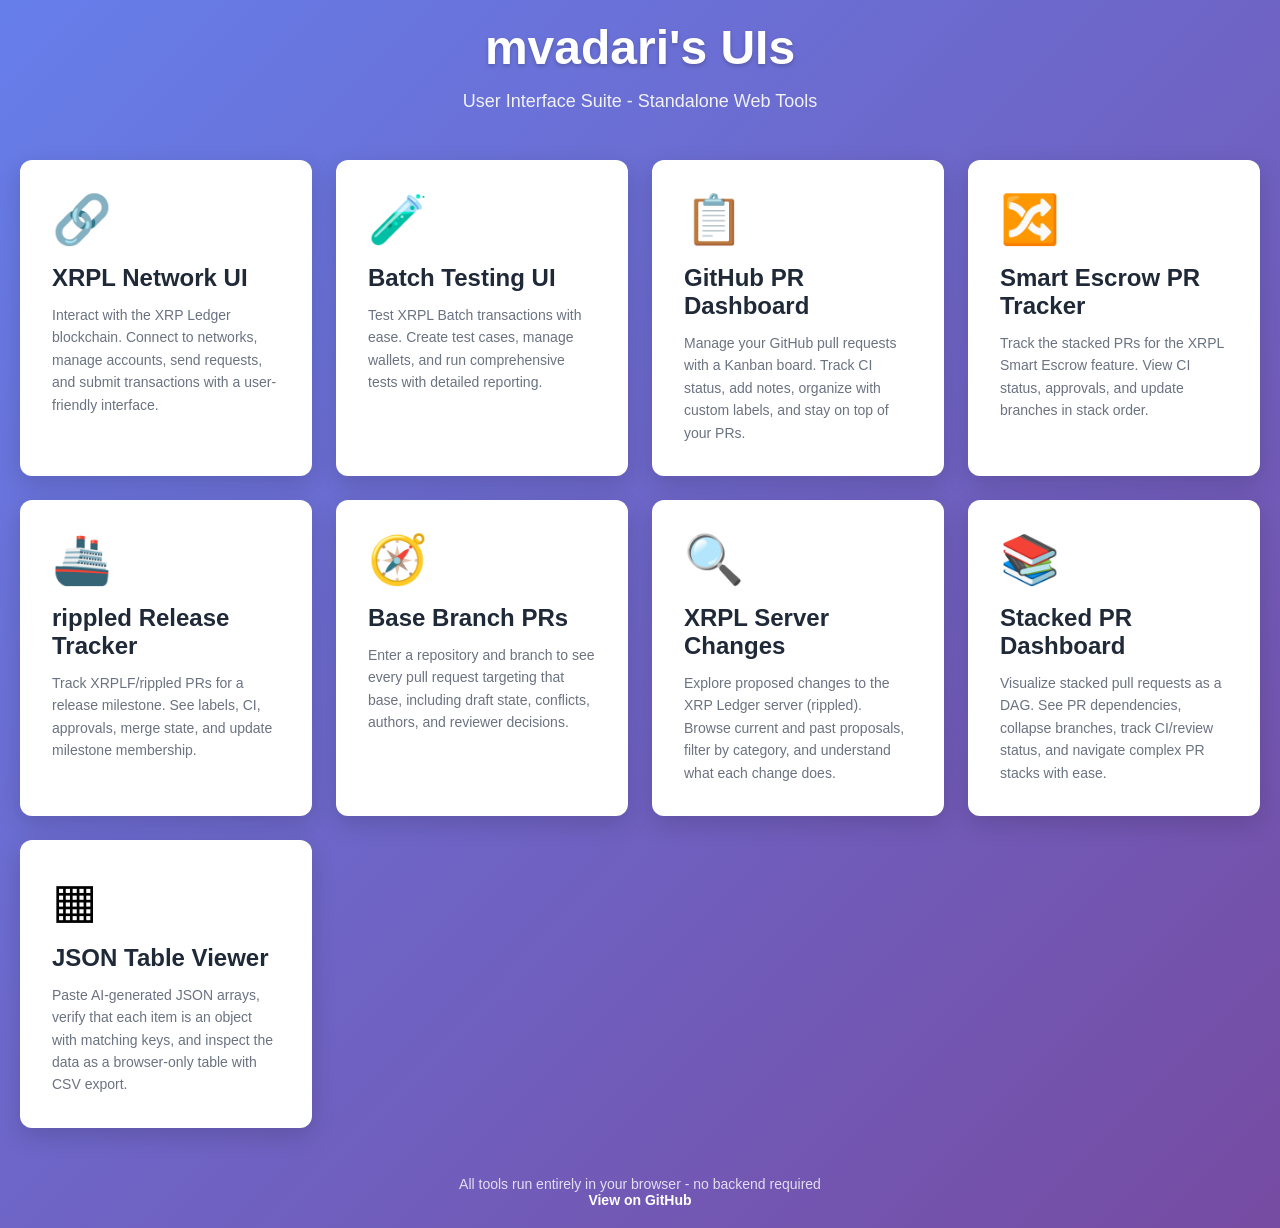
==== index.html @ ab3dbd4d "add feature PR page" ====
<!DOCTYPE html>
<html lang="en">
<head>
    <meta charset="UTF-8">
    <meta name="viewport" content="width=device-width, initial-scale=1.0">
    <title>mvadari's UIs - User Interface Suite</title>
    <link rel="icon" type="image/svg+xml" href="favicon.svg">
    <style>
        * {
            margin: 0;
            padding: 0;
            box-sizing: border-box;
        }

        body {
            font-family: -apple-system, BlinkMacSystemFont, 'Segoe UI', Roboto, Oxygen, Ubuntu, Cantarell, sans-serif;
            background: linear-gradient(135deg, #667eea 0%, #764ba2 100%);
            min-height: 100vh;
            display: flex;
            align-items: center;
            justify-content: center;
            padding: 20px;
        }

        .container {
            max-width: 1400px;
            width: 100%;
        }

        h1 {
            color: white;
            text-align: center;
            font-size: 48px;
            margin-bottom: 16px;
            text-shadow: 0 2px 4px rgba(0,0,0,0.2);
        }

        .subtitle {
            color: rgba(255, 255, 255, 0.9);
            text-align: center;
            font-size: 18px;
            margin-bottom: 48px;
        }

        .cards {
            display: grid;
            grid-template-columns: repeat(auto-fit, minmax(260px, 1fr));
            gap: 24px;
        }

        .card {
            background: white;
            border-radius: 12px;
            padding: 32px;
            box-shadow: 0 8px 24px rgba(0,0,0,0.15);
            transition: transform 0.2s, box-shadow 0.2s;
            text-decoration: none;
            color: inherit;
            display: block;
        }

        .card:hover {
            transform: translateY(-4px);
            box-shadow: 0 12px 32px rgba(0,0,0,0.2);
        }

        .card-icon {
            font-size: 48px;
            margin-bottom: 16px;
        }

        .card-title {
            font-size: 24px;
            font-weight: 600;
            margin-bottom: 12px;
            color: #1f2937;
        }

        .card-description {
            font-size: 14px;
            color: #6b7280;
            line-height: 1.6;
        }

        .footer {
            text-align: center;
            margin-top: 48px;
            color: rgba(255, 255, 255, 0.8);
            font-size: 14px;
        }

        .footer a {
            color: white;
            text-decoration: none;
            font-weight: 600;
        }

        .footer a:hover {
            text-decoration: underline;
        }
    </style>
</head>
<body>
    <div class="container">
        <h1>mvadari's UIs</h1>
        <p class="subtitle">User Interface Suite - Standalone Web Tools</p>

        <div class="cards">
            <a href="ui.html" class="card">
                <div class="card-icon">🔗</div>
                <h2 class="card-title">XRPL Network UI</h2>
                <p class="card-description">
                    Interact with the XRP Ledger blockchain. Connect to networks, manage accounts, 
                    send requests, and submit transactions with a user-friendly interface.
                </p>
            </a>

            <a href="batch-testing-ui.html" class="card">
                <div class="card-icon">🧪</div>
                <h2 class="card-title">Batch Testing UI</h2>
                <p class="card-description">
                    Test XRPL Batch transactions with ease. Create test cases, manage wallets, 
                    and run comprehensive tests with detailed reporting.
                </p>
            </a>

            <a href="github.html" class="card">
                <div class="card-icon">📋</div>
                <h2 class="card-title">GitHub PR Dashboard</h2>
                <p class="card-description">
                    Manage your GitHub pull requests with a Kanban board. Track CI status,
                    add notes, organize with custom labels, and stay on top of your PRs.
                </p>
            </a>

            <a href="smart-escrow-prs.html" class="card">
                <div class="card-icon">🔀</div>
                <h2 class="card-title">Smart Escrow PR Tracker</h2>
                <p class="card-description">
                    Track the stacked PRs for the XRPL Smart Escrow feature. View CI status,
                    approvals, and update branches in stack order.
                </p>
            </a>

            <a href="release-tracker.html" class="card">
                <div class="card-icon">🚢</div>
                <h2 class="card-title">rippled Release Tracker</h2>
                <p class="card-description">
                    Track XRPLF/rippled PRs for a release milestone. See labels, CI,
                    approvals, merge state, and update milestone membership.
                </p>
            </a>

            <a href="feature-prs.html" class="card">
                <div class="card-icon">🧭</div>
                <h2 class="card-title">Base Branch PRs</h2>
                <p class="card-description">
                    Enter a repository and branch to see every pull request targeting that base,
                    including draft state, conflicts, authors, and reviewer decisions.
                </p>
            </a>

            <a href="xrpld.html" class="card">
                <div class="card-icon">🔍</div>
                <h2 class="card-title">XRPL Server Changes</h2>
                <p class="card-description">Explore proposed changes to the XRP Ledger server (rippled). Browse current and past proposals, filter by category, and understand what each change does.</p>
            </a>

            <a href="stacked.html" class="card">
                <div class="card-icon">📚</div>
                <h2 class="card-title">Stacked PR Dashboard</h2>
                <p class="card-description">Visualize stacked pull requests as a DAG. See PR dependencies, collapse branches, track CI/review status, and navigate complex PR stacks with ease.</p>
            </a>

            <a href="json-table.html" class="card">
                <div class="card-icon">▦</div>
                <h2 class="card-title">JSON Table Viewer</h2>
                <p class="card-description">
                    Paste AI-generated JSON arrays, verify that each item is an object with matching keys,
                    and inspect the data as a browser-only table with CSV export.
                </p>
            </a>
        </div>

        <div class="footer">
            <p>All tools run entirely in your browser - no backend required</p>
            <p><a href="https://github.com/mvadari/uis" target="_blank">View on GitHub</a></p>
        </div>
    </div>
</body>
</html>
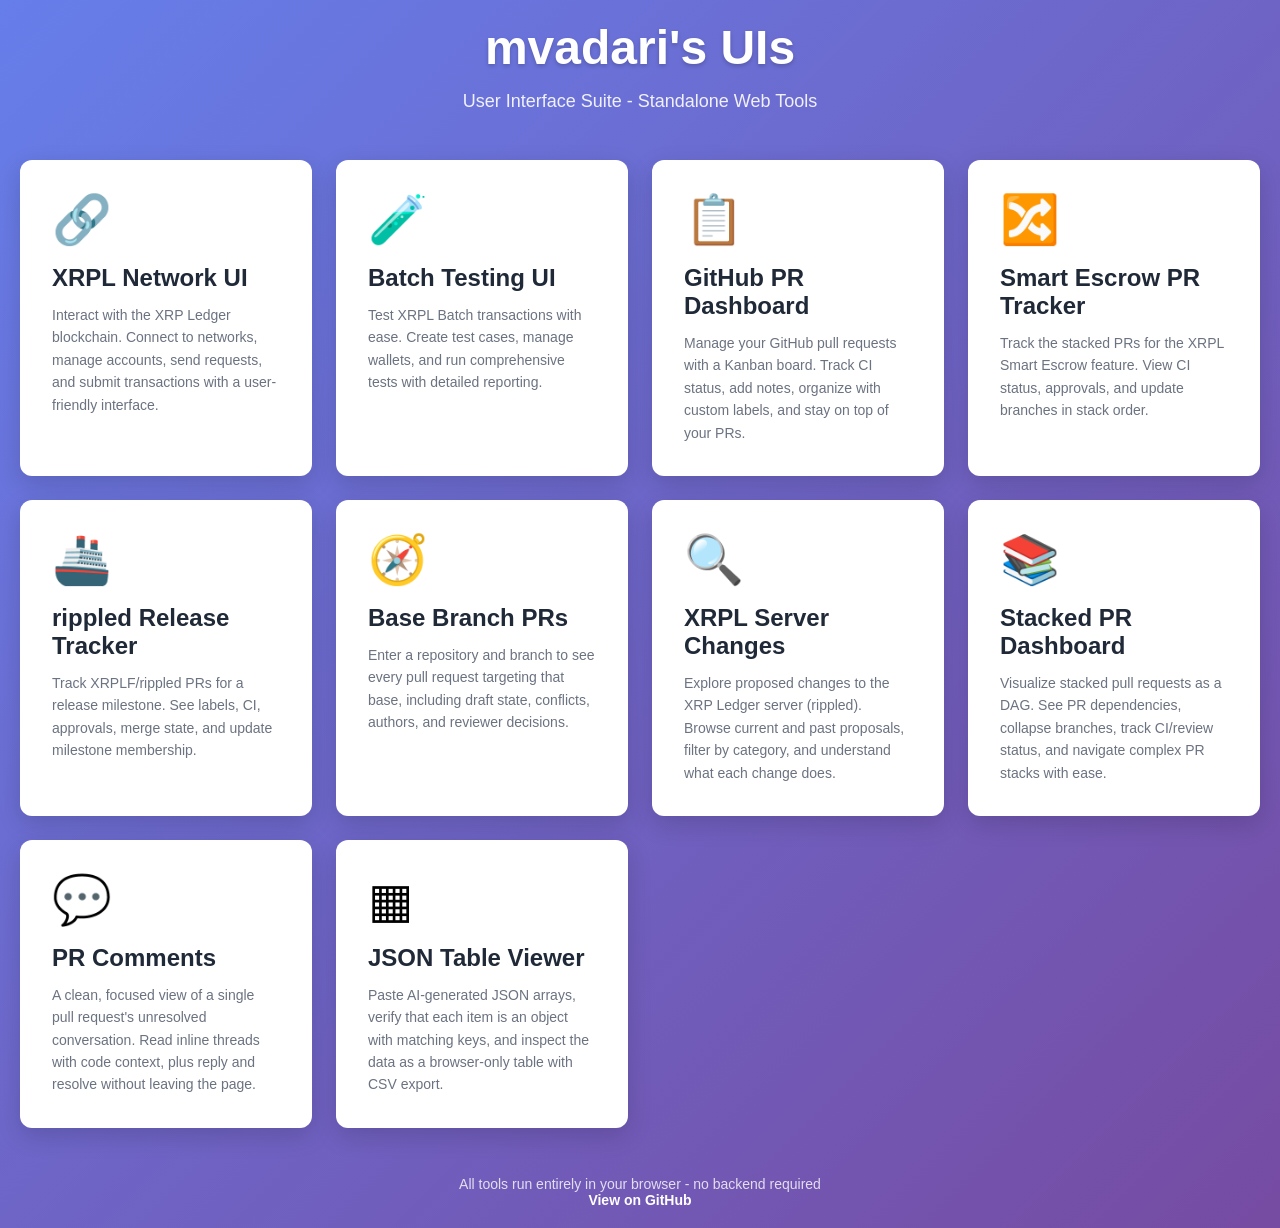
==== commit cb9db305: "add PR comments view" ====
--- a/index.html
+++ b/index.html
@@ -172,6 +172,15 @@
                 <p class="card-description">Visualize stacked pull requests as a DAG. See PR dependencies, collapse branches, track CI/review status, and navigate complex PR stacks with ease.</p>
             </a>
 
+            <a href="pr.html" class="card">
+                <div class="card-icon">💬</div>
+                <h2 class="card-title">PR Comments</h2>
+                <p class="card-description">
+                    A clean, focused view of a single pull request's unresolved conversation.
+                    Read inline threads with code context, plus reply and resolve without leaving the page.
+                </p>
+            </a>
+
             <a href="json-table.html" class="card">
                 <div class="card-icon">▦</div>
                 <h2 class="card-title">JSON Table Viewer</h2>
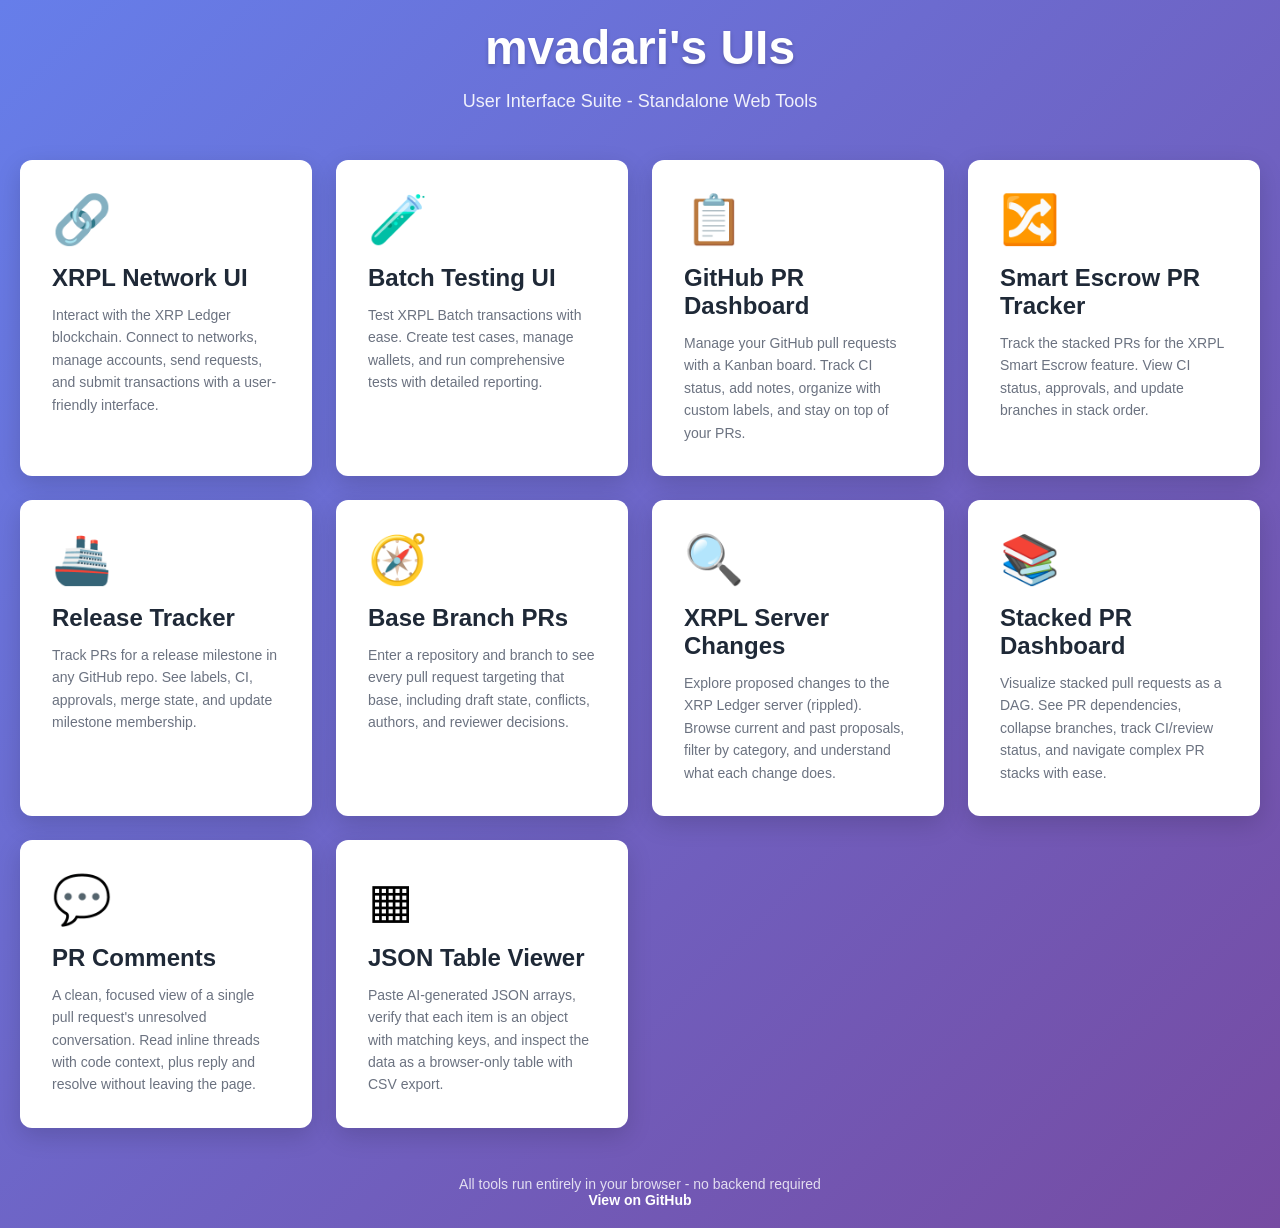
==== commit 3b9712d4: "make review tracker general" ====
--- a/index.html
+++ b/index.html
@@ -1,200 +1,213 @@
-<!DOCTYPE html>
+<!doctype html>
 <html lang="en">
-<head>
-    <meta charset="UTF-8">
-    <meta name="viewport" content="width=device-width, initial-scale=1.0">
-    <title>mvadari's UIs - User Interface Suite</title>
-    <link rel="icon" type="image/svg+xml" href="favicon.svg">
-    <style>
-        * {
-            margin: 0;
-            padding: 0;
-            box-sizing: border-box;
-        }
-
-        body {
-            font-family: -apple-system, BlinkMacSystemFont, 'Segoe UI', Roboto, Oxygen, Ubuntu, Cantarell, sans-serif;
-            background: linear-gradient(135deg, #667eea 0%, #764ba2 100%);
-            min-height: 100vh;
-            display: flex;
-            align-items: center;
-            justify-content: center;
-            padding: 20px;
-        }
-
-        .container {
-            max-width: 1400px;
-            width: 100%;
-        }
-
-        h1 {
-            color: white;
-            text-align: center;
-            font-size: 48px;
-            margin-bottom: 16px;
-            text-shadow: 0 2px 4px rgba(0,0,0,0.2);
-        }
-
-        .subtitle {
-            color: rgba(255, 255, 255, 0.9);
-            text-align: center;
-            font-size: 18px;
-            margin-bottom: 48px;
-        }
-
-        .cards {
-            display: grid;
-            grid-template-columns: repeat(auto-fit, minmax(260px, 1fr));
-            gap: 24px;
-        }
-
-        .card {
-            background: white;
-            border-radius: 12px;
-            padding: 32px;
-            box-shadow: 0 8px 24px rgba(0,0,0,0.15);
-            transition: transform 0.2s, box-shadow 0.2s;
-            text-decoration: none;
-            color: inherit;
-            display: block;
-        }
-
-        .card:hover {
-            transform: translateY(-4px);
-            box-shadow: 0 12px 32px rgba(0,0,0,0.2);
-        }
-
-        .card-icon {
-            font-size: 48px;
-            margin-bottom: 16px;
-        }
-
-        .card-title {
-            font-size: 24px;
-            font-weight: 600;
-            margin-bottom: 12px;
-            color: #1f2937;
-        }
-
-        .card-description {
-            font-size: 14px;
-            color: #6b7280;
-            line-height: 1.6;
-        }
-
-        .footer {
-            text-align: center;
-            margin-top: 48px;
-            color: rgba(255, 255, 255, 0.8);
-            font-size: 14px;
-        }
-
-        .footer a {
-            color: white;
-            text-decoration: none;
-            font-weight: 600;
-        }
-
-        .footer a:hover {
-            text-decoration: underline;
-        }
-    </style>
-</head>
-<body>
-    <div class="container">
-        <h1>mvadari's UIs</h1>
-        <p class="subtitle">User Interface Suite - Standalone Web Tools</p>
-
-        <div class="cards">
-            <a href="ui.html" class="card">
-                <div class="card-icon">🔗</div>
-                <h2 class="card-title">XRPL Network UI</h2>
-                <p class="card-description">
-                    Interact with the XRP Ledger blockchain. Connect to networks, manage accounts, 
-                    send requests, and submit transactions with a user-friendly interface.
-                </p>
-            </a>
-
-            <a href="batch-testing-ui.html" class="card">
-                <div class="card-icon">🧪</div>
-                <h2 class="card-title">Batch Testing UI</h2>
-                <p class="card-description">
-                    Test XRPL Batch transactions with ease. Create test cases, manage wallets, 
-                    and run comprehensive tests with detailed reporting.
-                </p>
-            </a>
-
-            <a href="github.html" class="card">
-                <div class="card-icon">📋</div>
-                <h2 class="card-title">GitHub PR Dashboard</h2>
-                <p class="card-description">
-                    Manage your GitHub pull requests with a Kanban board. Track CI status,
-                    add notes, organize with custom labels, and stay on top of your PRs.
-                </p>
-            </a>
-
-            <a href="smart-escrow-prs.html" class="card">
-                <div class="card-icon">🔀</div>
-                <h2 class="card-title">Smart Escrow PR Tracker</h2>
-                <p class="card-description">
-                    Track the stacked PRs for the XRPL Smart Escrow feature. View CI status,
-                    approvals, and update branches in stack order.
-                </p>
-            </a>
-
-            <a href="release-tracker.html" class="card">
-                <div class="card-icon">🚢</div>
-                <h2 class="card-title">rippled Release Tracker</h2>
-                <p class="card-description">
-                    Track XRPLF/rippled PRs for a release milestone. See labels, CI,
-                    approvals, merge state, and update milestone membership.
-                </p>
-            </a>
-
-            <a href="feature-prs.html" class="card">
-                <div class="card-icon">🧭</div>
-                <h2 class="card-title">Base Branch PRs</h2>
-                <p class="card-description">
-                    Enter a repository and branch to see every pull request targeting that base,
-                    including draft state, conflicts, authors, and reviewer decisions.
-                </p>
-            </a>
-
-            <a href="xrpld.html" class="card">
-                <div class="card-icon">🔍</div>
-                <h2 class="card-title">XRPL Server Changes</h2>
-                <p class="card-description">Explore proposed changes to the XRP Ledger server (rippled). Browse current and past proposals, filter by category, and understand what each change does.</p>
-            </a>
-
-            <a href="stacked.html" class="card">
-                <div class="card-icon">📚</div>
-                <h2 class="card-title">Stacked PR Dashboard</h2>
-                <p class="card-description">Visualize stacked pull requests as a DAG. See PR dependencies, collapse branches, track CI/review status, and navigate complex PR stacks with ease.</p>
-            </a>
-
-            <a href="pr.html" class="card">
-                <div class="card-icon">💬</div>
-                <h2 class="card-title">PR Comments</h2>
-                <p class="card-description">
-                    A clean, focused view of a single pull request's unresolved conversation.
-                    Read inline threads with code context, plus reply and resolve without leaving the page.
-                </p>
-            </a>
-
-            <a href="json-table.html" class="card">
-                <div class="card-icon">▦</div>
-                <h2 class="card-title">JSON Table Viewer</h2>
-                <p class="card-description">
-                    Paste AI-generated JSON arrays, verify that each item is an object with matching keys,
-                    and inspect the data as a browser-only table with CSV export.
-                </p>
-            </a>
+    <head>
+        <meta charset="UTF-8" />
+        <meta name="viewport" content="width=device-width, initial-scale=1.0" />
+        <title>mvadari's UIs - User Interface Suite</title>
+        <link rel="icon" type="image/svg+xml" href="favicon.svg" />
+        <style>
+            * {
+                margin: 0;
+                padding: 0;
+                box-sizing: border-box;
+            }
+
+            body {
+                font-family:
+                    -apple-system, BlinkMacSystemFont, 'Segoe UI', Roboto, Oxygen, Ubuntu,
+                    Cantarell, sans-serif;
+                background: linear-gradient(135deg, #667eea 0%, #764ba2 100%);
+                min-height: 100vh;
+                display: flex;
+                align-items: center;
+                justify-content: center;
+                padding: 20px;
+            }
+
+            .container {
+                max-width: 1400px;
+                width: 100%;
+            }
+
+            h1 {
+                color: white;
+                text-align: center;
+                font-size: 48px;
+                margin-bottom: 16px;
+                text-shadow: 0 2px 4px rgba(0, 0, 0, 0.2);
+            }
+
+            .subtitle {
+                color: rgba(255, 255, 255, 0.9);
+                text-align: center;
+                font-size: 18px;
+                margin-bottom: 48px;
+            }
+
+            .cards {
+                display: grid;
+                grid-template-columns: repeat(auto-fit, minmax(260px, 1fr));
+                gap: 24px;
+            }
+
+            .card {
+                background: white;
+                border-radius: 12px;
+                padding: 32px;
+                box-shadow: 0 8px 24px rgba(0, 0, 0, 0.15);
+                transition:
+                    transform 0.2s,
+                    box-shadow 0.2s;
+                text-decoration: none;
+                color: inherit;
+                display: block;
+            }
+
+            .card:hover {
+                transform: translateY(-4px);
+                box-shadow: 0 12px 32px rgba(0, 0, 0, 0.2);
+            }
+
+            .card-icon {
+                font-size: 48px;
+                margin-bottom: 16px;
+            }
+
+            .card-title {
+                font-size: 24px;
+                font-weight: 600;
+                margin-bottom: 12px;
+                color: #1f2937;
+            }
+
+            .card-description {
+                font-size: 14px;
+                color: #6b7280;
+                line-height: 1.6;
+            }
+
+            .footer {
+                text-align: center;
+                margin-top: 48px;
+                color: rgba(255, 255, 255, 0.8);
+                font-size: 14px;
+            }
+
+            .footer a {
+                color: white;
+                text-decoration: none;
+                font-weight: 600;
+            }
+
+            .footer a:hover {
+                text-decoration: underline;
+            }
+        </style>
+    </head>
+    <body>
+        <div class="container">
+            <h1>mvadari's UIs</h1>
+            <p class="subtitle">User Interface Suite - Standalone Web Tools</p>
+
+            <div class="cards">
+                <a href="ui.html" class="card">
+                    <div class="card-icon">🔗</div>
+                    <h2 class="card-title">XRPL Network UI</h2>
+                    <p class="card-description">
+                        Interact with the XRP Ledger blockchain. Connect to networks, manage
+                        accounts, send requests, and submit transactions with a user-friendly
+                        interface.
+                    </p>
+                </a>
+
+                <a href="batch-testing-ui.html" class="card">
+                    <div class="card-icon">🧪</div>
+                    <h2 class="card-title">Batch Testing UI</h2>
+                    <p class="card-description">
+                        Test XRPL Batch transactions with ease. Create test cases, manage wallets,
+                        and run comprehensive tests with detailed reporting.
+                    </p>
+                </a>
+
+                <a href="github.html" class="card">
+                    <div class="card-icon">📋</div>
+                    <h2 class="card-title">GitHub PR Dashboard</h2>
+                    <p class="card-description">
+                        Manage your GitHub pull requests with a Kanban board. Track CI status, add
+                        notes, organize with custom labels, and stay on top of your PRs.
+                    </p>
+                </a>
+
+                <a href="smart-escrow-prs.html" class="card">
+                    <div class="card-icon">🔀</div>
+                    <h2 class="card-title">Smart Escrow PR Tracker</h2>
+                    <p class="card-description">
+                        Track the stacked PRs for the XRPL Smart Escrow feature. View CI status,
+                        approvals, and update branches in stack order.
+                    </p>
+                </a>
+
+                <a href="release-tracker.html" class="card">
+                    <div class="card-icon">🚢</div>
+                    <h2 class="card-title">Release Tracker</h2>
+                    <p class="card-description">
+                        Track PRs for a release milestone in any GitHub repo. See labels, CI,
+                        approvals, merge state, and update milestone membership.
+                    </p>
+                </a>
+
+                <a href="feature-prs.html" class="card">
+                    <div class="card-icon">🧭</div>
+                    <h2 class="card-title">Base Branch PRs</h2>
+                    <p class="card-description">
+                        Enter a repository and branch to see every pull request targeting that base,
+                        including draft state, conflicts, authors, and reviewer decisions.
+                    </p>
+                </a>
+
+                <a href="xrpld.html" class="card">
+                    <div class="card-icon">🔍</div>
+                    <h2 class="card-title">XRPL Server Changes</h2>
+                    <p class="card-description">
+                        Explore proposed changes to the XRP Ledger server (rippled). Browse current
+                        and past proposals, filter by category, and understand what each change
+                        does.
+                    </p>
+                </a>
+
+                <a href="stacked.html" class="card">
+                    <div class="card-icon">📚</div>
+                    <h2 class="card-title">Stacked PR Dashboard</h2>
+                    <p class="card-description">
+                        Visualize stacked pull requests as a DAG. See PR dependencies, collapse
+                        branches, track CI/review status, and navigate complex PR stacks with ease.
+                    </p>
+                </a>
+
+                <a href="pr.html" class="card">
+                    <div class="card-icon">💬</div>
+                    <h2 class="card-title">PR Comments</h2>
+                    <p class="card-description">
+                        A clean, focused view of a single pull request's unresolved conversation.
+                        Read inline threads with code context, plus reply and resolve without
+                        leaving the page.
+                    </p>
+                </a>
+
+                <a href="json-table.html" class="card">
+                    <div class="card-icon">▦</div>
+                    <h2 class="card-title">JSON Table Viewer</h2>
+                    <p class="card-description">
+                        Paste AI-generated JSON arrays, verify that each item is an object with
+                        matching keys, and inspect the data as a browser-only table with CSV export.
+                    </p>
+                </a>
+            </div>
+
+            <div class="footer">
+                <p>All tools run entirely in your browser - no backend required</p>
+                <p><a href="https://github.com/mvadari/uis" target="_blank">View on GitHub</a></p>
+            </div>
         </div>
-
-        <div class="footer">
-            <p>All tools run entirely in your browser - no backend required</p>
-            <p><a href="https://github.com/mvadari/uis" target="_blank">View on GitHub</a></p>
-        </div>
-    </div>
-</body>
+    </body>
 </html>
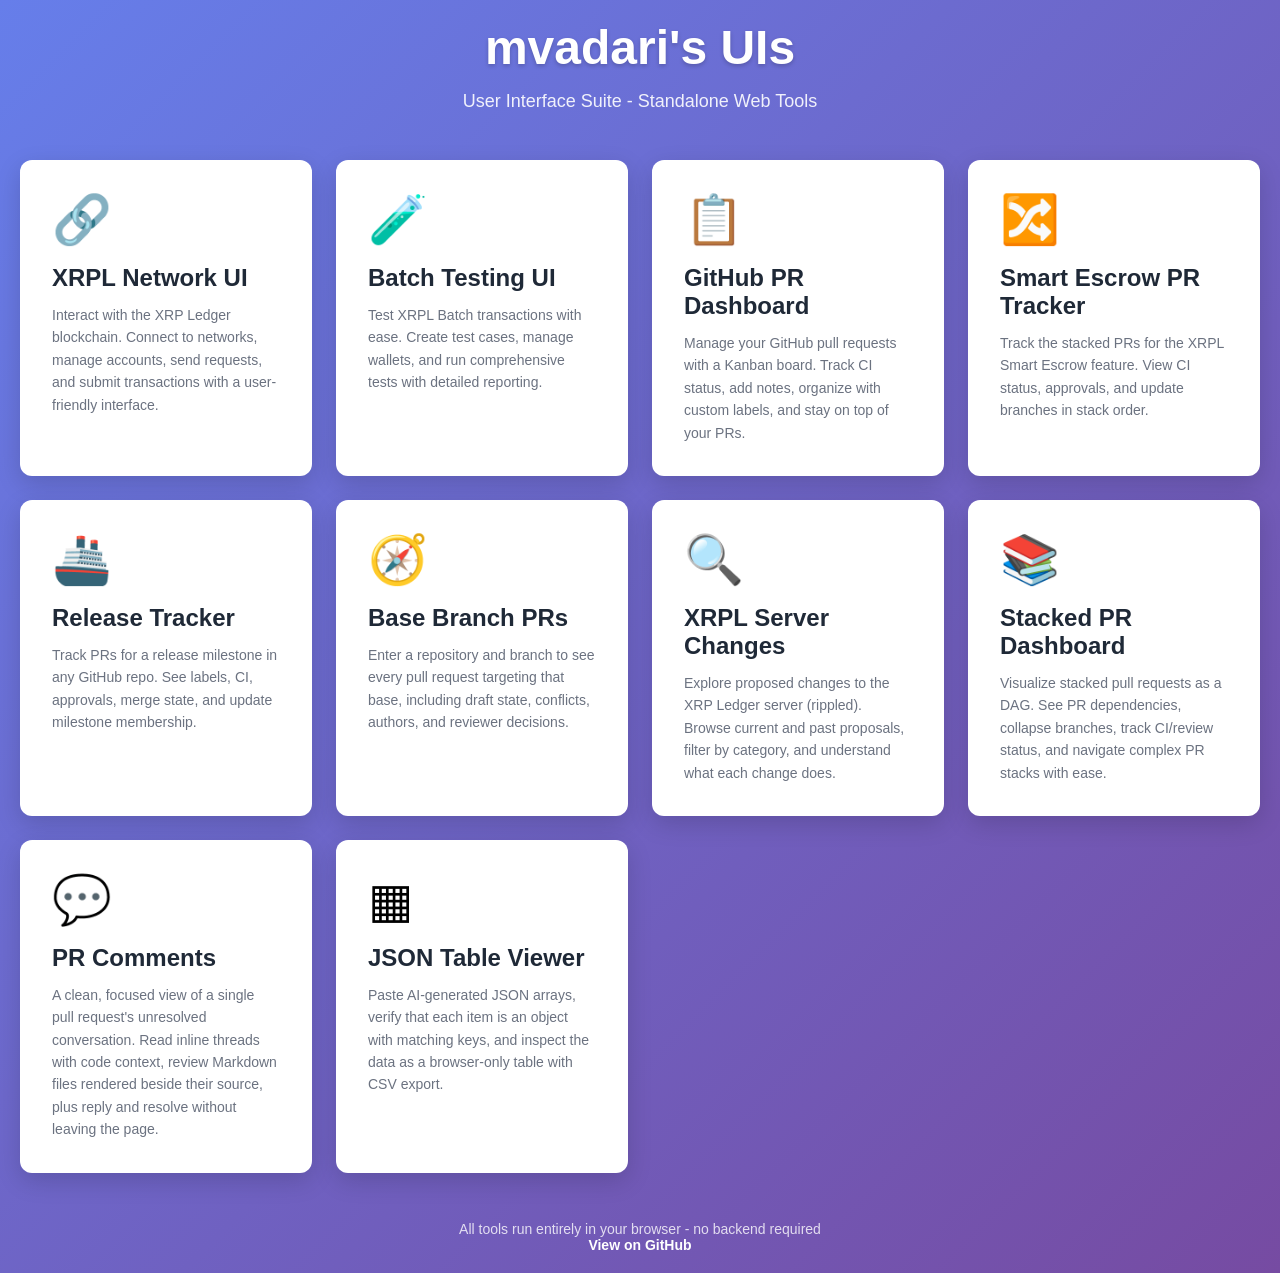
==== commit 8cd29cbd: "pr.html: add side-by-side rich view for Markdown files Markdown files in the Files tab get a Rich/Di" ====
--- a/index.html
+++ b/index.html
@@ -189,8 +189,8 @@
                     <h2 class="card-title">PR Comments</h2>
                     <p class="card-description">
                         A clean, focused view of a single pull request's unresolved conversation.
-                        Read inline threads with code context, plus reply and resolve without
-                        leaving the page.
+                        Read inline threads with code context, review Markdown files rendered beside
+                        their source, plus reply and resolve without leaving the page.
                     </p>
                 </a>
 
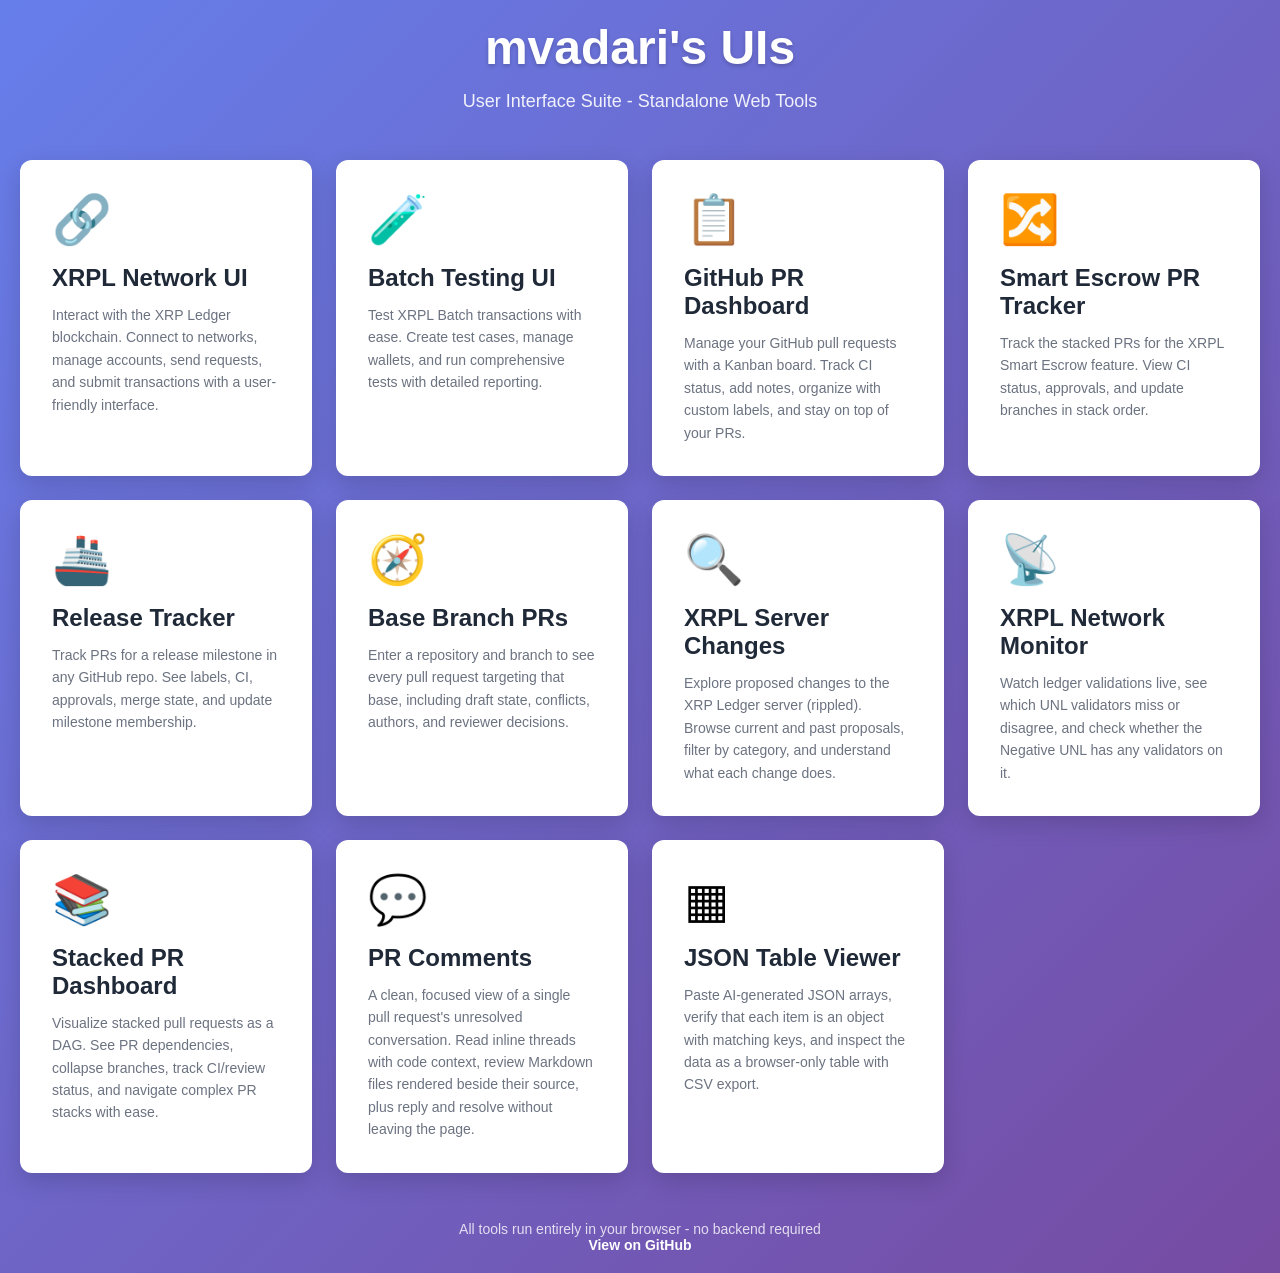
==== commit 82218420: "monitoring.html: add XRPL network monitor" ====
--- a/index.html
+++ b/index.html
@@ -175,6 +175,15 @@
                     </p>
                 </a>
 
+                <a href="monitoring.html" class="card">
+                    <div class="card-icon">📡</div>
+                    <h2 class="card-title">XRPL Network Monitor</h2>
+                    <p class="card-description">
+                        Watch ledger validations live, see which UNL validators miss or disagree,
+                        and check whether the Negative UNL has any validators on it.
+                    </p>
+                </a>
+
                 <a href="stacked.html" class="card">
                     <div class="card-icon">📚</div>
                     <h2 class="card-title">Stacked PR Dashboard</h2>
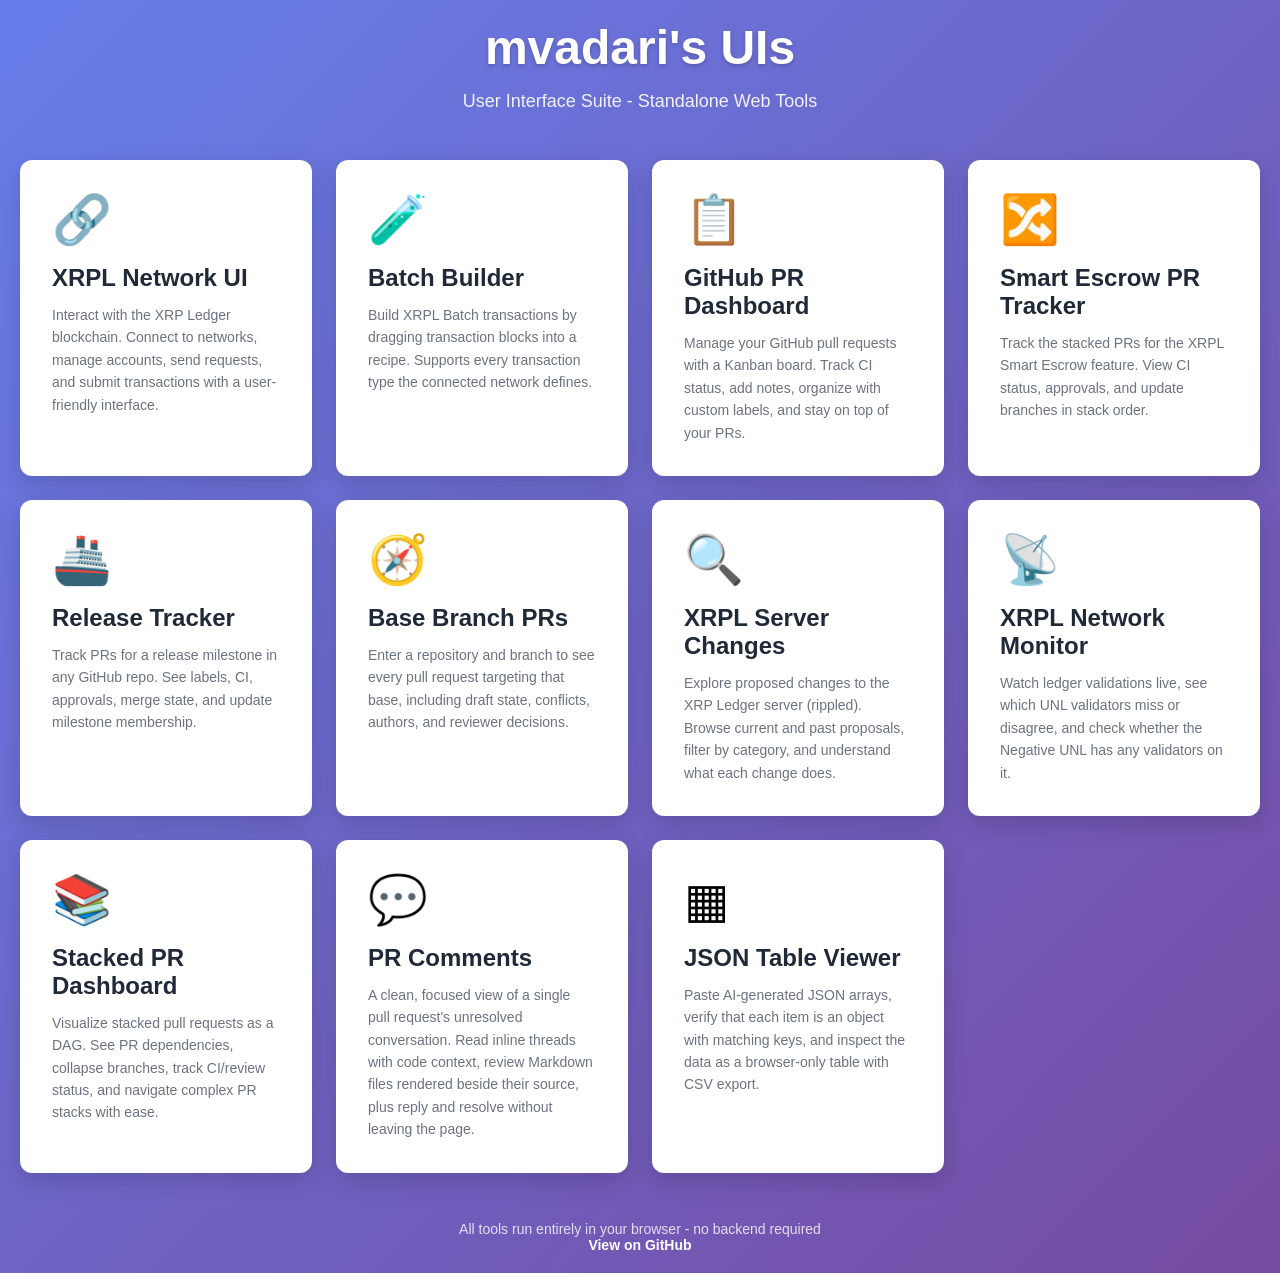
==== commit 169e2f2f: "batch.html: replace batch-testing-ui.html with a drag-and-drop Batch builder Forms and flags come fr" ====
--- a/index.html
+++ b/index.html
@@ -120,12 +120,12 @@
                     </p>
                 </a>
 
-                <a href="batch-testing-ui.html" class="card">
+                <a href="batch.html" class="card">
                     <div class="card-icon">🧪</div>
-                    <h2 class="card-title">Batch Testing UI</h2>
-                    <p class="card-description">
-                        Test XRPL Batch transactions with ease. Create test cases, manage wallets,
-                        and run comprehensive tests with detailed reporting.
+                    <h2 class="card-title">Batch Builder</h2>
+                    <p class="card-description">
+                        Build XRPL Batch transactions by dragging transaction blocks into a recipe.
+                        Supports every transaction type the connected network defines.
                     </p>
                 </a>
 
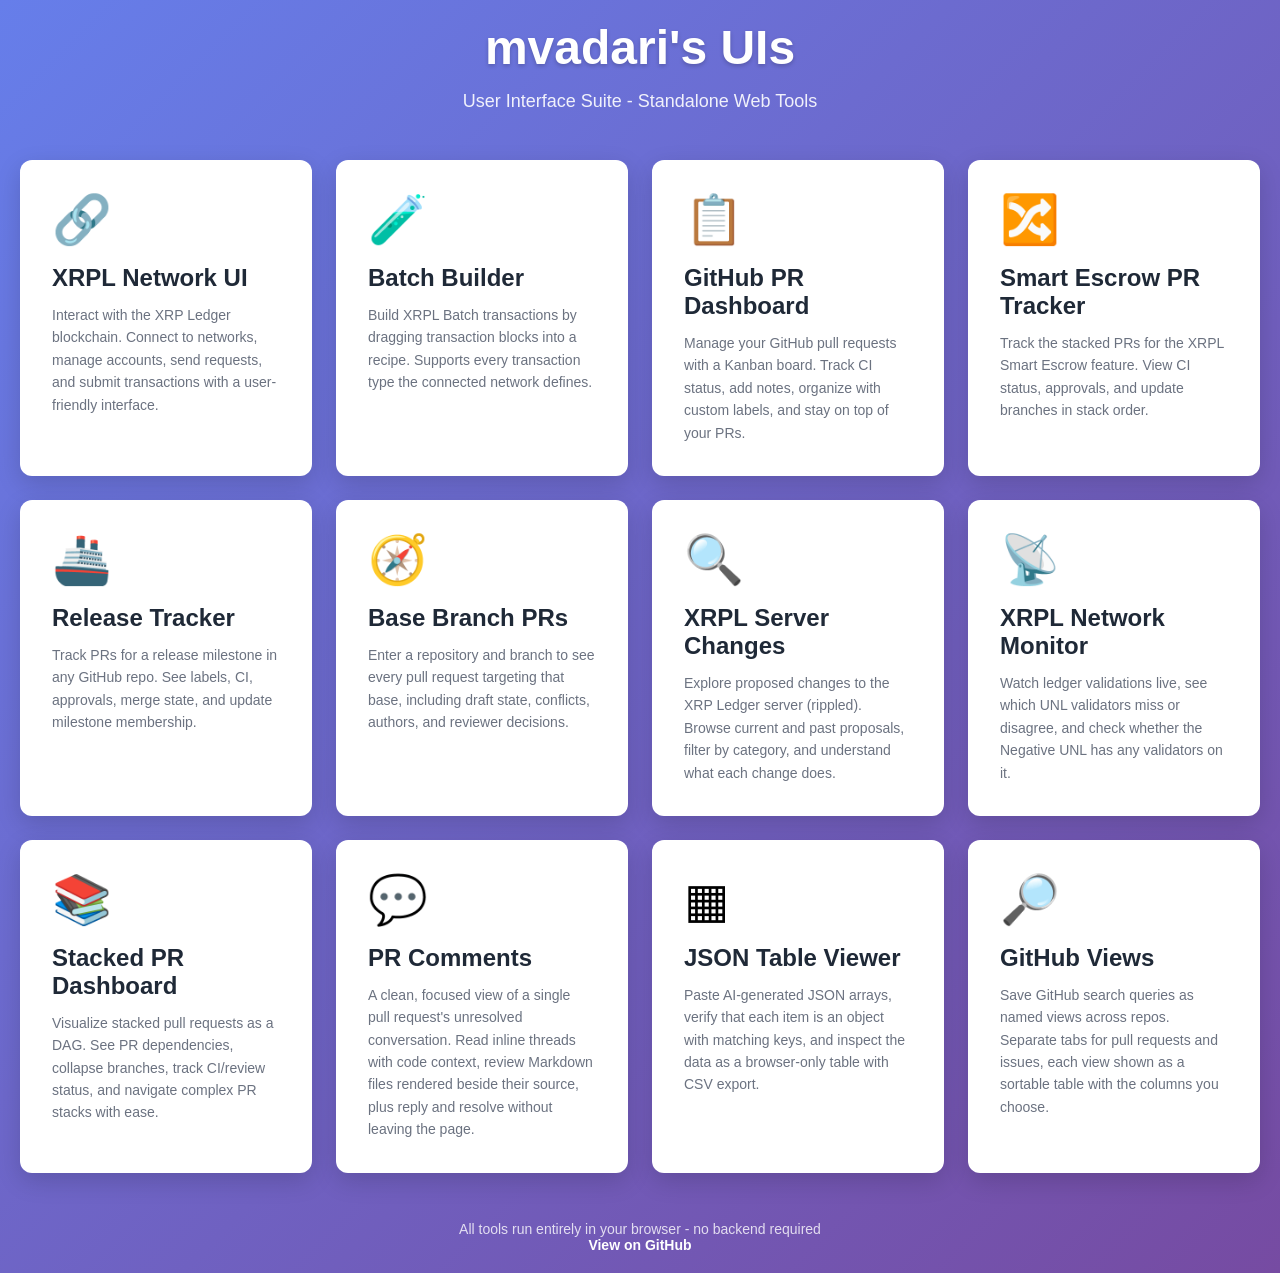
==== commit d0f4e8b4: "github-views.html: add saved cross-repo search views Tabs for PRs and issues, each with named GitHub" ====
--- a/index.html
+++ b/index.html
@@ -211,6 +211,16 @@
                         matching keys, and inspect the data as a browser-only table with CSV export.
                     </p>
                 </a>
+
+                <a href="github-views.html" class="card">
+                    <div class="card-icon">🔎</div>
+                    <h2 class="card-title">GitHub Views</h2>
+                    <p class="card-description">
+                        Save GitHub search queries as named views across repos. Separate tabs for
+                        pull requests and issues, each view shown as a sortable table with the
+                        columns you choose.
+                    </p>
+                </a>
             </div>
 
             <div class="footer">
